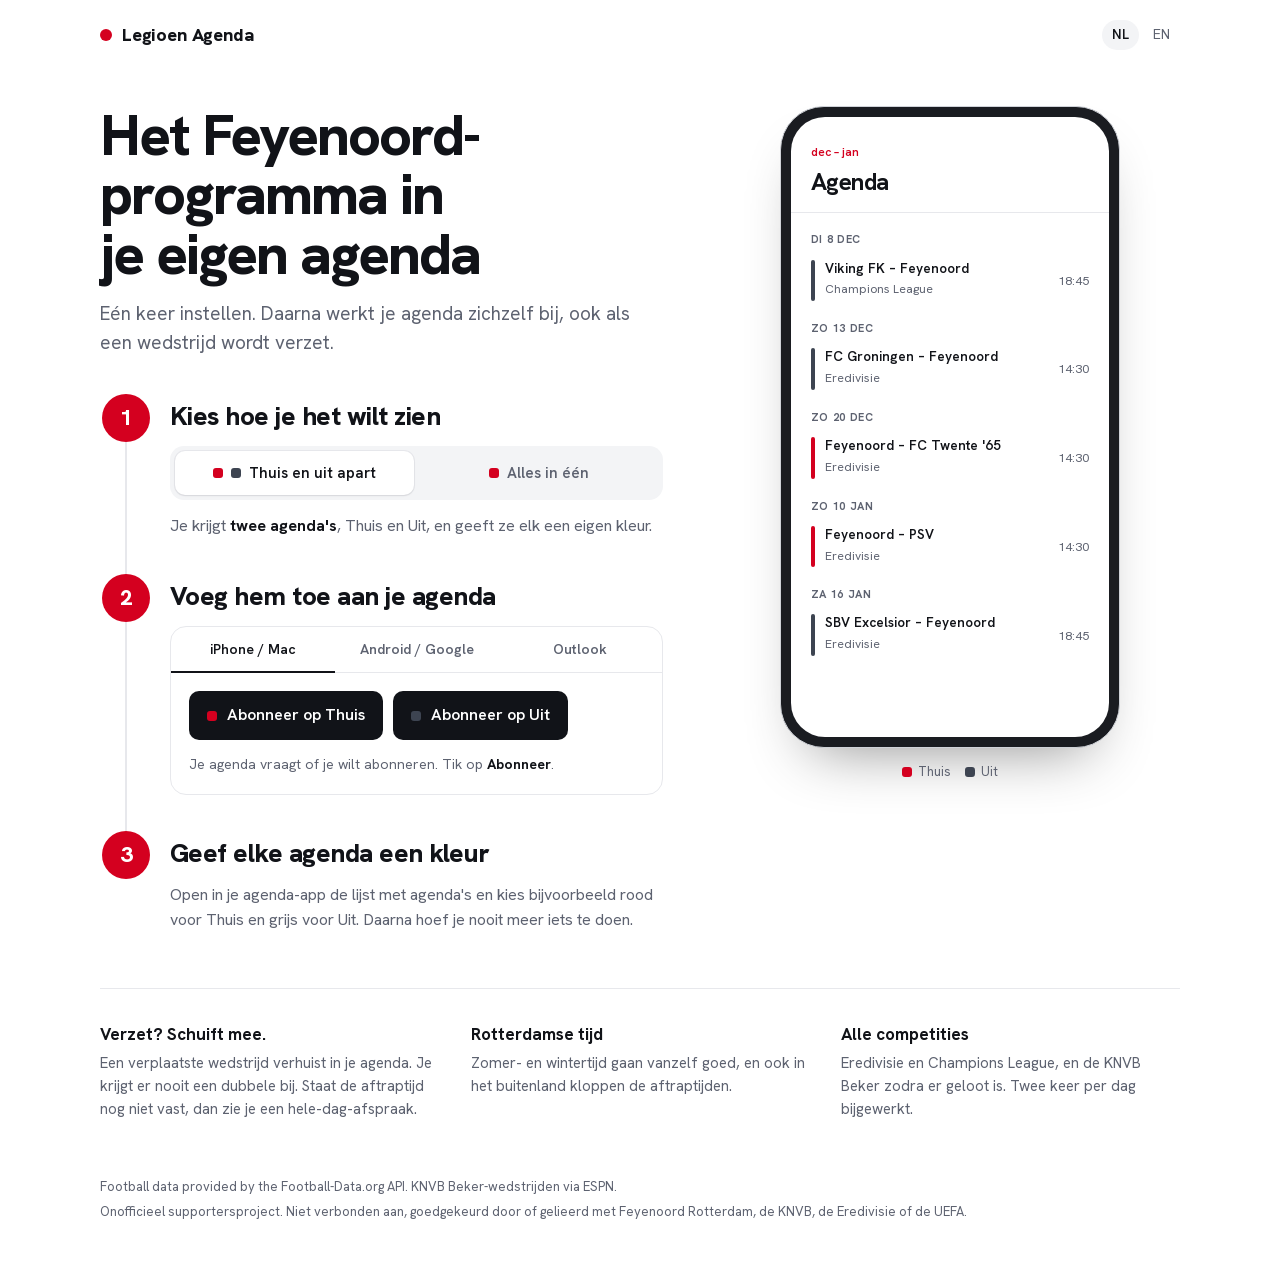
==== index.html @ c9abd43a "chore: refresh Feyenoord fixtures (2026-10-27T11:09Z)" ====
<!DOCTYPE html>
<html lang="nl">
<head>
<meta charset="utf-8">
<meta name="viewport" content="width=device-width, initial-scale=1, viewport-fit=cover">
<title>Feyenoord programma in je agenda — gratis en altijd actueel</title>
<meta name="description" content="Zet het complete programma van Feyenoord gratis in je agenda op iPhone, Android of Outlook. Verzette wedstrijden schuiven vanzelf mee.">
<link rel="canonical" href="https://legioenagenda.nl/">
<meta name="theme-color" content="#d4001f">
<link rel="icon" href="assets/favicon.svg" type="image/svg+xml">
<link rel="apple-touch-icon" href="assets/apple-touch-icon.png">
<meta property="og:type" content="website">
<meta property="og:site_name" content="Legioen Agenda">
<meta property="og:title" content="Feyenoord programma in je agenda — gratis en altijd actueel">
<meta property="og:description" content="Zet het complete programma van Feyenoord gratis in je agenda op iPhone, Android of Outlook. Verzette wedstrijden schuiven vanzelf mee.">
<meta property="og:url" content="https://legioenagenda.nl/">
<meta property="og:locale" content="nl_NL">
<meta property="og:locale:alternate" content="en_GB">
<meta property="og:image" content="https://legioenagenda.nl/assets/og/og-nl.png">
<meta property="og:image:width" content="1200">
<meta property="og:image:height" content="630">
<meta property="og:image:alt" content="Legioen Agenda: het Feyenoord-programma in je eigen agenda">
<meta name="twitter:card" content="summary_large_image">
<script type="application/ld+json">
{
  "@context": "https://schema.org",
  "@type": "WebSite",
  "name": "Legioen Agenda",
  "url": "https://legioenagenda.nl/",
  "inLanguage": "nl",
  "description": "Zet het complete programma van Feyenoord gratis in je agenda op iPhone, Android of Outlook. Verzette wedstrijden schuiven vanzelf mee."
}
</script>
<!-- upcoming-data:start -->
<script type="application/ld+json">
{
  "@context": "https://schema.org",
  "@graph": [
    {
      "@type": "SportsEvent",
      "name": "Feyenoord Rotterdam – Fortuna Sittard",
      "sport": "Football",
      "startDate": "2026-10-31T16:30:00+01:00",
      "eventStatus": "https://schema.org/EventScheduled",
      "homeTeam": {
        "@type": "SportsTeam",
        "name": "Feyenoord Rotterdam"
      },
      "awayTeam": {
        "@type": "SportsTeam",
        "name": "Fortuna Sittard"
      },
      "description": "Eredivisie"
    },
    {
      "@type": "SportsEvent",
      "name": "Feyenoord Rotterdam – FC Internazionale Milano",
      "sport": "Football",
      "startDate": "2026-11-03T21:00:00+01:00",
      "eventStatus": "https://schema.org/EventScheduled",
      "homeTeam": {
        "@type": "SportsTeam",
        "name": "Feyenoord Rotterdam"
      },
      "awayTeam": {
        "@type": "SportsTeam",
        "name": "FC Internazionale Milano"
      },
      "description": "Champions League"
    },
    {
      "@type": "SportsEvent",
      "name": "SC Heerenveen – Feyenoord Rotterdam",
      "sport": "Football",
      "startDate": "2026-11-08T12:15:00+01:00",
      "eventStatus": "https://schema.org/EventScheduled",
      "homeTeam": {
        "@type": "SportsTeam",
        "name": "SC Heerenveen"
      },
      "awayTeam": {
        "@type": "SportsTeam",
        "name": "Feyenoord Rotterdam"
      },
      "description": "Eredivisie"
    },
    {
      "@type": "SportsEvent",
      "name": "Feyenoord Rotterdam – SBV Excelsior",
      "sport": "Football",
      "startDate": "2026-11-21T18:45:00+01:00",
      "eventStatus": "https://schema.org/EventScheduled",
      "homeTeam": {
        "@type": "SportsTeam",
        "name": "Feyenoord Rotterdam"
      },
      "awayTeam": {
        "@type": "SportsTeam",
        "name": "SBV Excelsior"
      },
      "description": "Eredivisie"
    },
    {
      "@type": "SportsEvent",
      "name": "Feyenoord Rotterdam – FC Porto",
      "sport": "Football",
      "startDate": "2026-11-24T21:00:00+01:00",
      "eventStatus": "https://schema.org/EventScheduled",
      "homeTeam": {
        "@type": "SportsTeam",
        "name": "Feyenoord Rotterdam"
      },
      "awayTeam": {
        "@type": "SportsTeam",
        "name": "FC Porto"
      },
      "description": "Champions League"
    }
  ]
}
</script>
<!-- upcoming-data:end -->
<link rel="alternate" hreflang="nl" href="https://legioenagenda.nl/">
<link rel="alternate" hreflang="en" href="https://legioenagenda.nl/en/">
<link rel="alternate" hreflang="x-default" href="https://legioenagenda.nl/">
<link rel="preload" href="assets/fonts/hanken-grotesk-latin.woff2" as="font" type="font/woff2" crossorigin>
<link rel="stylesheet" href="assets/site.css">
</head>
<body data-feed-base="./">
<div class="wrap">
  <div class="top">
    <a class="brand" href="./">Legioen Agenda</a>
    <nav class="lang" aria-label="Taal / Language">
      <span aria-current="true">NL</span>
      <a href="en/" hreflang="en" lang="en">EN</a>
    </nav>
  </div>

  <main class="hero">
    <div>
      <div class="intro">
        <h1>Het Feyenoord-programma in je eigen agenda</h1>
        <p class="lede">Eén keer instellen. Daarna werkt je agenda zichzelf bij, ook als een wedstrijd wordt verzet.</p>
      </div>

      <ol class="steps">
        <li class="step">
          <div class="step-number" aria-hidden="true"></div>
          <div class="step-body">
            <h2>Kies hoe je het wilt zien</h2>
            <div class="choice" role="group" aria-label="Kleuren">
              <button type="button" data-option="two"><i class="swatch home"></i><i class="swatch away"></i>Thuis en uit apart</button>
              <button type="button" data-option="one"><i class="swatch all"></i>Alles in één</button>
            </div>
            <p data-result="two">Je krijgt <strong>twee agenda's</strong>, Thuis en Uit, en geeft ze elk een eigen kleur.</p>
            <p data-result="one" hidden>Je krijgt <strong>één agenda</strong> met elke wedstrijd. Neem er dan niet ook Thuis of Uit bij, anders staat alles dubbel.</p>
          </div>
        </li>

        <li class="step">
          <div class="step-number" aria-hidden="true"></div>
          <div class="step-body">
            <h2>Voeg hem toe aan je agenda</h2>
            <div class="device">
              <div class="tabs" role="tablist" aria-label="Agenda-app">
                <button type="button" role="tab" data-tab="apple">iPhone / Mac</button>
                <button type="button" role="tab" data-tab="google">Android / Google</button>
                <button type="button" role="tab" data-tab="outlook">Outlook</button>
              </div>

              <div class="panel" data-panel="apple">
                <div class="subscribe" data-result="two">
                  <a data-feed="feyenoord-home.ics" href="webcal://legioenagenda.nl/feyenoord-home.ics"><i class="swatch home"></i>Abonneer op Thuis</a>
                  <a data-feed="feyenoord-away.ics" href="webcal://legioenagenda.nl/feyenoord-away.ics"><i class="swatch away"></i>Abonneer op Uit</a>
                </div>
                <div class="subscribe" data-result="one" hidden>
                  <a data-feed="feyenoord-all.ics" href="webcal://legioenagenda.nl/feyenoord-all.ics"><i class="swatch all"></i>Abonneer op Alles</a>
                </div>
                <p class="note">Je agenda vraagt of je wilt abonneren. Tik op <strong>Abonneer</strong>.</p>
              </div>

              <div class="panel" data-panel="google" hidden>
                <ol>
                  <li>Kopieer de link hieronder.</li>
                  <li>Open <strong>calendar.google.com</strong> op een computer. In de app op je telefoon kan dit niet.</li>
                  <li>Kies <strong>Andere agenda's → + → Via URL</strong> en plak de link.</li>
                </ol>
                <div class="copy" data-result="two">
                  <span class="copy-name"><i class="swatch home"></i>Thuis</span><code data-feed="feyenoord-home.ics">https://legioenagenda.nl/feyenoord-home.ics</code><button type="button" data-feed="feyenoord-home.ics" data-copy="https://legioenagenda.nl/feyenoord-home.ics">Kopieer</button>
                  <span class="copy-name"><i class="swatch away"></i>Uit</span><code data-feed="feyenoord-away.ics">https://legioenagenda.nl/feyenoord-away.ics</code><button type="button" data-feed="feyenoord-away.ics" data-copy="https://legioenagenda.nl/feyenoord-away.ics">Kopieer</button>
                </div>
                <div class="copy" data-result="one" hidden>
                  <span class="copy-name"><i class="swatch all"></i>Alles</span><code data-feed="feyenoord-all.ics">https://legioenagenda.nl/feyenoord-all.ics</code><button type="button" data-feed="feyenoord-all.ics" data-copy="https://legioenagenda.nl/feyenoord-all.ics">Kopieer</button>
                </div>
                <p class="note">Google ververst om de 8 tot 24 uur. Daarna staat alles ook op je Android-telefoon.</p>
              </div>

              <div class="panel" data-panel="outlook" hidden>
                <ol>
                  <li>Kopieer de link hieronder.</li>
                  <li>Kies <strong>Agenda toevoegen → Abonneren via internet</strong>.</li>
                  <li>Plak de link, geef hem een naam en klik op <strong>Importeren</strong>.</li>
                </ol>
                <div class="copy" data-result="two">
                  <span class="copy-name"><i class="swatch home"></i>Thuis</span><code data-feed="feyenoord-home.ics">https://legioenagenda.nl/feyenoord-home.ics</code><button type="button" data-feed="feyenoord-home.ics" data-copy="https://legioenagenda.nl/feyenoord-home.ics">Kopieer</button>
                  <span class="copy-name"><i class="swatch away"></i>Uit</span><code data-feed="feyenoord-away.ics">https://legioenagenda.nl/feyenoord-away.ics</code><button type="button" data-feed="feyenoord-away.ics" data-copy="https://legioenagenda.nl/feyenoord-away.ics">Kopieer</button>
                </div>
                <div class="copy" data-result="one" hidden>
                  <span class="copy-name"><i class="swatch all"></i>Alles</span><code data-feed="feyenoord-all.ics">https://legioenagenda.nl/feyenoord-all.ics</code><button type="button" data-feed="feyenoord-all.ics" data-copy="https://legioenagenda.nl/feyenoord-all.ics">Kopieer</button>
                </div>
              </div>
            </div>
          </div>
        </li>

        <li class="step">
          <div class="step-number" aria-hidden="true"></div>
          <div class="step-body">
            <h2 data-result="two">Geef elke agenda een kleur</h2>
            <p data-result="two">Open in je agenda-app de lijst met agenda's en kies bijvoorbeeld rood voor Thuis en grijs voor Uit. Daarna hoef je nooit meer iets te doen.</p>
            <h2 data-result="one" hidden>Klaar</h2>
            <p data-result="one" hidden>Je hoeft nooit meer iets te doen. Nieuwe en verzette wedstrijden komen er vanzelf in.</p>
          </div>
        </li>
      </ol>
    </div>

    <aside class="preview" aria-label="Voorbeeld van je agenda">
      <div class="phone" data-view="two">
        <div class="screen">
          <div class="screen-head"><small data-range><!-- upcoming-range:start -->okt – nov<!-- upcoming-range:end --></small><strong>Agenda</strong></div>
          <div class="events" data-events><!-- upcoming:start -->
            <div class="day">za 31 okt</div>
            <div class="event home"><i class="bar"></i><div><b>Feyenoord – Fortuna Sittard</b><span>Eredivisie</span></div><time>16:30</time></div>
            <div class="day">di 3 nov</div>
            <div class="event home"><i class="bar"></i><div><b>Feyenoord – FC Internazionale Milano</b><span>Champions League</span></div><time>21:00</time></div>
            <div class="day">zo 8 nov</div>
            <div class="event away"><i class="bar"></i><div><b>SC Heerenveen – Feyenoord</b><span>Eredivisie</span></div><time>12:15</time></div>
            <div class="day">za 21 nov</div>
            <div class="event home"><i class="bar"></i><div><b>Feyenoord – SBV Excelsior</b><span>Eredivisie</span></div><time>18:45</time></div>
            <div class="day">di 24 nov</div>
            <div class="event home"><i class="bar"></i><div><b>Feyenoord – FC Porto</b><span>Champions League</span></div><time>21:00</time></div>
          <!-- upcoming:end --></div>
        </div>
      </div>
      <div class="legend" data-result="two"><span><i class="swatch home"></i>Thuis</span><span><i class="swatch away"></i>Uit</span></div>
      <div class="legend" data-result="one" hidden><span><i class="swatch all"></i>Alle wedstrijden</span></div>
    </aside>
  </main>

  <section class="facts" aria-label="Goed om te weten">
    <div><h3>Verzet? Schuift mee.</h3><p>Een verplaatste wedstrijd verhuist in je agenda. Je krijgt er nooit een dubbele bij. Staat de aftraptijd nog niet vast, dan zie je een hele-dag-afspraak.</p></div>
    <div><h3>Rotterdamse tijd</h3><p>Zomer- en wintertijd gaan vanzelf goed, en ook in het buitenland kloppen de aftraptijden.</p></div>
    <div><h3>Alle competities</h3><p>Eredivisie en Champions League, en de KNVB Beker zodra er geloot is. Twee keer per dag bijgewerkt.</p></div>
  </section>

  <footer>
    <p>Football data provided by the Football-Data.org API. KNVB Beker-wedstrijden via ESPN.</p>
    <p>Onofficieel supportersproject. Niet verbonden aan, goedgekeurd door of gelieerd met Feyenoord Rotterdam, de KNVB, de Eredivisie of de UEFA.</p>
  </footer>
</div>
<script src="assets/site.js"></script>
</body>
</html>
---- assets/site.css ----
/* Landing page. Split layout: numbered steps on the left, a phone on the right
   that previews the calendar in whichever colour scheme the visitor picks. */

@font-face {
  font-family: "Hanken Grotesk";
  font-style: normal;
  font-weight: 400 800;
  font-display: swap;
  src: url("fonts/hanken-grotesk-latin.woff2") format("woff2");
}

:root {
  --bg: #ffffff;
  --surface: #ffffff;
  --sunk: #f3f4f6;
  --fg: #111318;
  --muted: #5d6270;
  --line: #e7e8ec;
  --line-strong: #cfd2d8;
  --home: #d4001f;
  --away: #3d4451;
  --action: #111318;
  --on-action: #ffffff;
  --step: #d4001f;
  --on-step: #ffffff;
  --body: "Hanken Grotesk", "Helvetica Neue", Arial, sans-serif;
  color-scheme: light;
}

@media (prefers-color-scheme: dark) {
  :root {
    --bg: #0f1013;
    --surface: #16181d;
    --sunk: #1d2026;
    --fg: #f1f2f4;
    --muted: #9a9fab;
    --line: #262931;
    --line-strong: #3a3e48;
    --home: #ff3b52;
    --away: #8f97a6;
    --action: #f1f2f4;
    --on-action: #0f1013;
    --step: #e8112f;
    color-scheme: dark;
  }
}

* { box-sizing: border-box; }
html, body { background: var(--bg); }
body { margin: 0; color: var(--fg); font: 16px/1.55 var(--body); -webkit-font-smoothing: antialiased; }
a { color: inherit; }
:focus-visible { outline: 2px solid var(--home); outline-offset: 3px; border-radius: 4px; }
h1, h2, h3 { text-wrap: balance; overflow-wrap: break-word; hyphens: auto; }
[hidden] { display: none !important; }

.wrap {
  max-width: 1120px;
  margin: 0 auto;
  padding: 20px max(20px, env(safe-area-inset-right)) 48px max(20px, env(safe-area-inset-left));
  display: grid;
  gap: 56px;
}

/* Top bar */
.top { display: flex; justify-content: space-between; align-items: center; gap: 12px; }
.brand { font-weight: 800; font-size: 18px; letter-spacing: -.01em; display: flex; align-items: center; gap: 10px; text-decoration: none; }
.brand::before { content: ""; width: 12px; height: 12px; border-radius: 50%; background: var(--home); }
.lang { display: flex; gap: 4px; font-size: 14px; }
.lang a, .lang span { padding: 4px 10px; border-radius: 999px; text-decoration: none; color: var(--muted); }
.lang [aria-current] { background: var(--sunk); color: var(--fg); font-weight: 600; }

/* Hero: steps left, phone right */
.hero { display: grid; grid-template-columns: minmax(0, 1.1fr) minmax(0, .9fr); gap: 56px; align-items: start; }
.intro { display: grid; gap: 14px; margin-bottom: 36px; }
h1 { font-size: clamp(36px, 5.4vw, 58px); line-height: 1.03; letter-spacing: -.035em; font-weight: 800; margin: 0; }
.lede { margin: 0; font-size: 19px; color: var(--muted); max-width: 30em; }

/* Numbered steps */
.steps { list-style: none; margin: 0; padding: 0; display: grid; gap: 0; counter-reset: step; }
.step { display: grid; grid-template-columns: 52px minmax(0, 1fr); column-gap: 18px; counter-increment: step; }
.step-number { position: relative; display: flex; justify-content: center; }
.step-number::before {
  content: counter(step);
  width: 48px; height: 48px; border-radius: 50%;
  display: grid; place-items: center;
  background: var(--step); color: var(--on-step);
  font-size: 22px; font-weight: 800;
  position: relative; z-index: 1;
}
.step-number::after { content: ""; position: absolute; top: 48px; bottom: 0; width: 2px; background: var(--line); }
.step:last-child .step-number::after { display: none; }
.step-body { padding: 8px 0 36px; display: grid; gap: 14px; min-width: 0; }
.step:last-child .step-body { padding-bottom: 0; }
.step h2 { margin: 0; font-size: 26px; line-height: 1.15; letter-spacing: -.02em; font-weight: 800; }
.step p { margin: 0; color: var(--muted); }
.step p strong { color: var(--fg); }

/* Step 1: segmented choice */
.choice { display: grid; grid-template-columns: 1fr 1fr; gap: 6px; padding: 5px; background: var(--sunk); border-radius: 14px; }
.choice button {
  font: 600 15px var(--body); color: var(--muted); background: transparent; border: 0; border-radius: 10px;
  padding: 12px 10px; cursor: pointer; display: flex; justify-content: center; align-items: center; gap: 8px;
}
.choice button[aria-pressed="true"] { background: var(--surface); color: var(--fg); box-shadow: 0 1px 2px rgba(0,0,0,.08), 0 0 0 1px var(--line); }

.swatch { display: inline-block; width: 10px; height: 10px; border-radius: 3px; flex: none; }
.swatch.home, .swatch.all { background: var(--home); }
.swatch.away { background: var(--away); }

/* Step 2: device tabs */
.device { border: 1px solid var(--line); border-radius: 16px; overflow: hidden; background: var(--surface); }
.tabs { display: flex; border-bottom: 1px solid var(--line); }
.tabs button {
  flex: 1; font: 600 14px var(--body); color: var(--muted); background: transparent; border: 0;
  border-bottom: 2px solid transparent; margin-bottom: -1px; padding: 13px 8px; cursor: pointer;
}
.tabs button[aria-selected="true"] { color: var(--fg); border-bottom-color: var(--fg); }
.panel { padding: 18px; display: grid; gap: 14px; }
.panel ol { margin: 0; padding-left: 1.3em; display: grid; gap: 6px; }
.note { margin: 0; font-size: 14px; color: var(--muted); }

.subscribe { display: flex; flex-wrap: wrap; gap: 10px; }
.subscribe a {
  display: inline-flex; align-items: center; gap: 10px; font-weight: 600; text-decoration: none;
  color: var(--on-action); background: var(--action); border-radius: 10px; padding: 12px 18px;
}
.subscribe a:hover { filter: brightness(1.12); }

.copy { display: grid; grid-template-columns: auto minmax(0, 1fr) auto; gap: 8px 12px; align-items: center; }
.copy-name { display: inline-flex; align-items: center; gap: 8px; font-weight: 600; }
.copy code {
  font: 12.5px/1.4 ui-monospace, "SF Mono", Menlo, monospace; color: var(--muted); background: var(--sunk);
  border-radius: 6px; padding: 7px 9px; overflow-x: auto; white-space: nowrap;
}
.copy button {
  font: 600 13px var(--body); color: var(--fg); background: transparent; border: 1px solid var(--line-strong);
  border-radius: 8px; padding: 6px 12px; cursor: pointer;
}
.copy button:hover { border-color: var(--fg); }

/* Phone preview */
.preview { position: sticky; top: 24px; display: grid; gap: 14px; justify-items: center; }
.phone {
  width: min(100%, 340px); aspect-ratio: 9 / 17; border-radius: 44px; padding: 10px;
  background: #1a1c21; border: 1px solid var(--line-strong); box-shadow: 0 30px 60px -30px rgba(0,0,0,.45);
}
.screen { height: 100%; border-radius: 34px; background: var(--surface); overflow: hidden; display: grid; grid-template-rows: auto 1fr; }
.screen-head { padding: 26px 20px 12px; display: grid; gap: 2px; border-bottom: 1px solid var(--line); }
.screen-head small { font-size: 12px; color: var(--home); font-weight: 600; }
.screen-head strong { font-size: 24px; letter-spacing: -.02em; }
.events { padding: 8px 14px; display: grid; gap: 2px; align-content: start; overflow: hidden; }
.day { font-size: 11px; font-weight: 700; letter-spacing: .06em; text-transform: uppercase; color: var(--muted); padding: 10px 6px 2px; }
.event { display: grid; grid-template-columns: 4px minmax(0, 1fr) auto; gap: 10px; align-items: center; padding: 7px 6px; }
.event .bar { align-self: stretch; border-radius: 2px; background: var(--home); }
.event.away .bar { background: var(--away); }
[data-view="one"] .event .bar { background: var(--home); }
.event b { font-size: 13.5px; font-weight: 600; display: block; line-height: 1.25; overflow: hidden; text-overflow: ellipsis; white-space: nowrap; }
.event span { font-size: 12px; color: var(--muted); }
.event time { font-size: 12.5px; color: var(--muted); font-variant-numeric: tabular-nums; }
.event.cancelled b { text-decoration: line-through; color: var(--muted); }
.events .note { padding: 12px 6px; }
.placeholder { height: 40px; margin: 6px; border-radius: 8px; background: var(--sunk); }
.legend { display: flex; gap: 14px; font-size: 13px; color: var(--muted); }
.legend span { display: inline-flex; gap: 6px; align-items: center; }

/* Facts */
.facts { display: grid; grid-template-columns: repeat(3, minmax(0, 1fr)); gap: 32px; padding-top: 32px; border-top: 1px solid var(--line); }
.facts h3 { margin: 0 0 4px; font-size: 17px; }
.facts p { margin: 0; color: var(--muted); font-size: 15px; }

footer { display: grid; gap: 4px; font-size: 13px; color: var(--muted); }
footer p { margin: 0; max-width: 70em; }

@media (max-width: 860px) {
  .hero { grid-template-columns: 1fr; gap: 40px; }
  .preview { position: static; }
  .phone { width: min(100%, 300px); }
  .facts { grid-template-columns: 1fr; gap: 18px; }
}

@media (max-width: 480px) {
  .step { grid-template-columns: 40px minmax(0, 1fr); column-gap: 14px; }
  .step-number::before { width: 40px; height: 40px; font-size: 19px; }
  .step-number::after { top: 40px; }
  .step h2 { font-size: 22px; }
  .choice { grid-template-columns: 1fr; }
}

@media (prefers-reduced-motion: reduce) { * { transition: none !important; } }
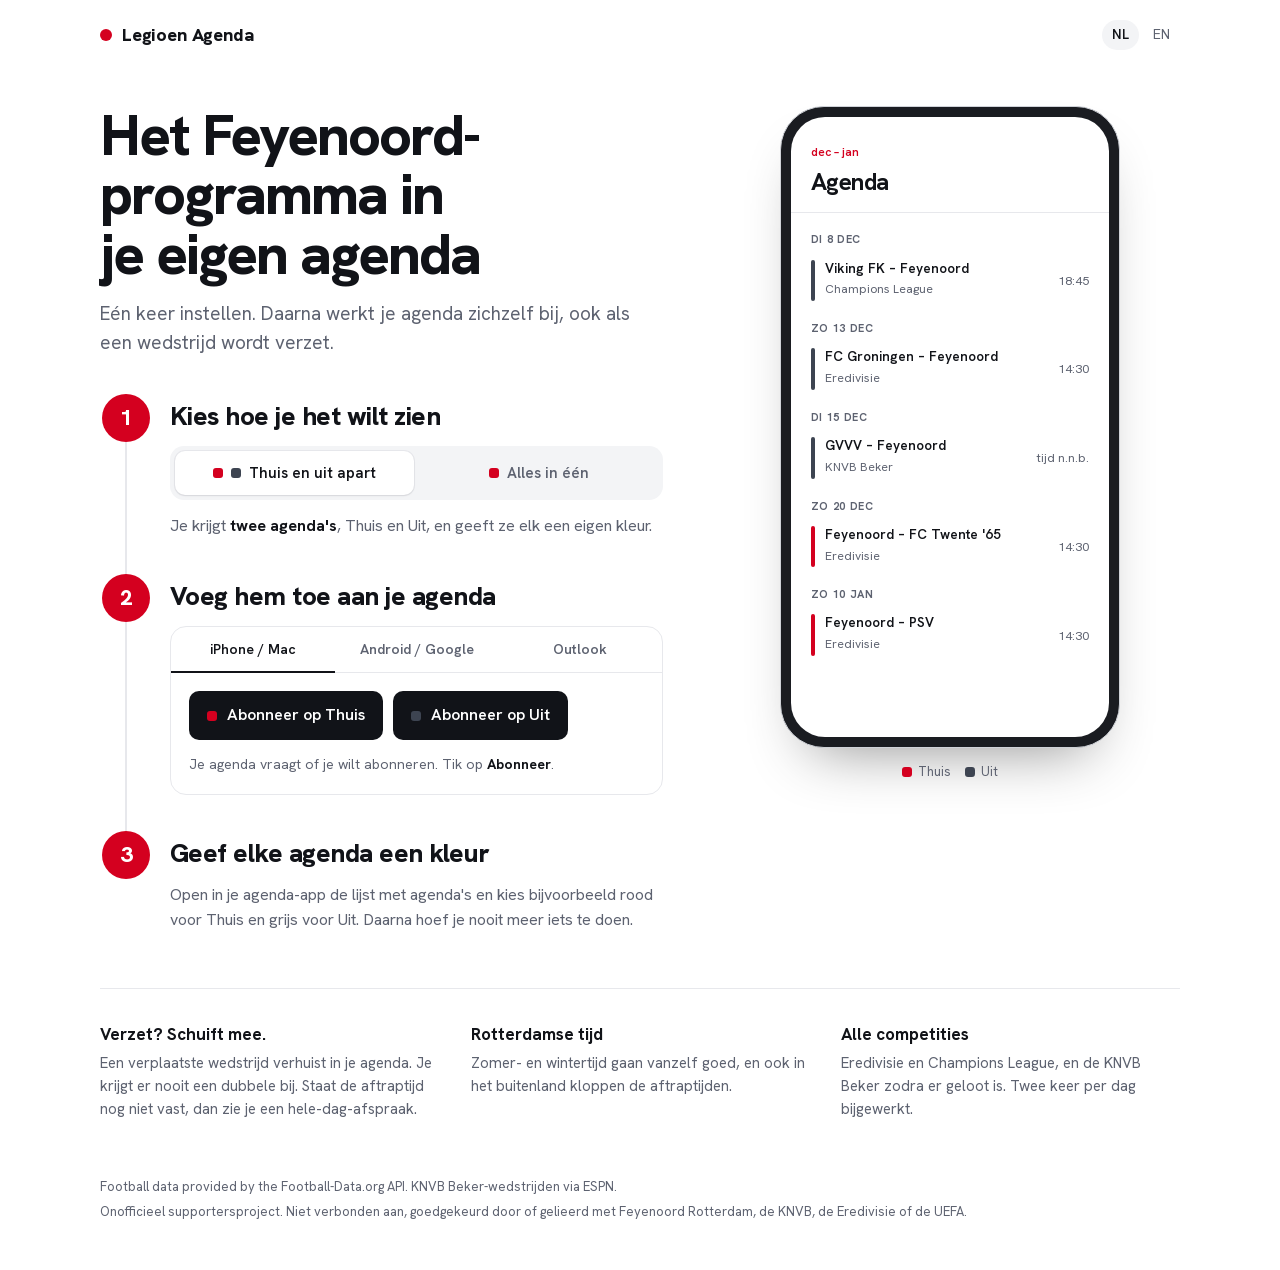
==== commit 87da192e: "chore: refresh Feyenoord fixtures (2026-11-01T11:13Z)" ====
--- a/index.html
+++ b/index.html
@@ -3,6 +3,7 @@
 <head>
 <meta charset="utf-8">
 <meta name="viewport" content="width=device-width, initial-scale=1, viewport-fit=cover">
+<script>document.documentElement.classList.add('js');</script>
 <title>Feyenoord programma in je agenda — gratis en altijd actueel</title>
 <meta name="description" content="Zet het complete programma van Feyenoord gratis in je agenda op iPhone, Android of Outlook. Verzette wedstrijden schuiven vanzelf mee.">
 <link rel="canonical" href="https://legioenagenda.nl/">
@@ -38,83 +39,111 @@
   "@graph": [
     {
       "@type": "SportsEvent",
-      "name": "Feyenoord Rotterdam – Fortuna Sittard",
-      "sport": "Football",
-      "startDate": "2026-10-31T16:30:00+01:00",
-      "eventStatus": "https://schema.org/EventScheduled",
-      "homeTeam": {
-        "@type": "SportsTeam",
-        "name": "Feyenoord Rotterdam"
-      },
-      "awayTeam": {
-        "@type": "SportsTeam",
-        "name": "Fortuna Sittard"
-      },
-      "description": "Eredivisie"
+      "name": "Feyenoord Rotterdam – FC Internazionale Milano",
+      "sport": "Football",
+      "startDate": "2026-11-03T21:00:00+01:00",
+      "eventStatus": "https://schema.org/EventScheduled",
+      "homeTeam": {
+        "@type": "SportsTeam",
+        "name": "Feyenoord Rotterdam"
+      },
+      "awayTeam": {
+        "@type": "SportsTeam",
+        "name": "FC Internazionale Milano"
+      },
+      "description": "Champions League",
+      "location": {
+        "@type": "Place",
+        "name": "Stadion Feijenoord (De Kuip)",
+        "address": {
+          "@type": "PostalAddress",
+          "streetAddress": "Van Zandvlietplein 1",
+          "postalCode": "3077 AA",
+          "addressLocality": "Rotterdam",
+          "addressCountry": "NL"
+        }
+      }
     },
     {
       "@type": "SportsEvent",
-      "name": "Feyenoord Rotterdam – FC Internazionale Milano",
-      "sport": "Football",
-      "startDate": "2026-11-03T21:00:00+01:00",
-      "eventStatus": "https://schema.org/EventScheduled",
-      "homeTeam": {
-        "@type": "SportsTeam",
-        "name": "Feyenoord Rotterdam"
-      },
-      "awayTeam": {
-        "@type": "SportsTeam",
-        "name": "FC Internazionale Milano"
-      },
-      "description": "Champions League"
+      "name": "Feyenoord Rotterdam – SBV Excelsior",
+      "sport": "Football",
+      "startDate": "2026-11-21T18:45:00+01:00",
+      "eventStatus": "https://schema.org/EventScheduled",
+      "homeTeam": {
+        "@type": "SportsTeam",
+        "name": "Feyenoord Rotterdam"
+      },
+      "awayTeam": {
+        "@type": "SportsTeam",
+        "name": "SBV Excelsior"
+      },
+      "description": "Eredivisie",
+      "location": {
+        "@type": "Place",
+        "name": "Stadion Feijenoord (De Kuip)",
+        "address": {
+          "@type": "PostalAddress",
+          "streetAddress": "Van Zandvlietplein 1",
+          "postalCode": "3077 AA",
+          "addressLocality": "Rotterdam",
+          "addressCountry": "NL"
+        }
+      }
     },
     {
       "@type": "SportsEvent",
-      "name": "SC Heerenveen – Feyenoord Rotterdam",
-      "sport": "Football",
-      "startDate": "2026-11-08T12:15:00+01:00",
-      "eventStatus": "https://schema.org/EventScheduled",
-      "homeTeam": {
-        "@type": "SportsTeam",
-        "name": "SC Heerenveen"
-      },
-      "awayTeam": {
-        "@type": "SportsTeam",
-        "name": "Feyenoord Rotterdam"
-      },
-      "description": "Eredivisie"
+      "name": "Feyenoord Rotterdam – FC Porto",
+      "sport": "Football",
+      "startDate": "2026-11-24T21:00:00+01:00",
+      "eventStatus": "https://schema.org/EventScheduled",
+      "homeTeam": {
+        "@type": "SportsTeam",
+        "name": "Feyenoord Rotterdam"
+      },
+      "awayTeam": {
+        "@type": "SportsTeam",
+        "name": "FC Porto"
+      },
+      "description": "Champions League",
+      "location": {
+        "@type": "Place",
+        "name": "Stadion Feijenoord (De Kuip)",
+        "address": {
+          "@type": "PostalAddress",
+          "streetAddress": "Van Zandvlietplein 1",
+          "postalCode": "3077 AA",
+          "addressLocality": "Rotterdam",
+          "addressCountry": "NL"
+        }
+      }
     },
     {
       "@type": "SportsEvent",
-      "name": "Feyenoord Rotterdam – SBV Excelsior",
-      "sport": "Football",
-      "startDate": "2026-11-21T18:45:00+01:00",
-      "eventStatus": "https://schema.org/EventScheduled",
-      "homeTeam": {
-        "@type": "SportsTeam",
-        "name": "Feyenoord Rotterdam"
-      },
-      "awayTeam": {
-        "@type": "SportsTeam",
-        "name": "SBV Excelsior"
-      },
-      "description": "Eredivisie"
-    },
-    {
-      "@type": "SportsEvent",
-      "name": "Feyenoord Rotterdam – FC Porto",
-      "sport": "Football",
-      "startDate": "2026-11-24T21:00:00+01:00",
-      "eventStatus": "https://schema.org/EventScheduled",
-      "homeTeam": {
-        "@type": "SportsTeam",
-        "name": "Feyenoord Rotterdam"
-      },
-      "awayTeam": {
-        "@type": "SportsTeam",
-        "name": "FC Porto"
-      },
-      "description": "Champions League"
+      "name": "Feyenoord Rotterdam – AFC Ajax",
+      "sport": "Football",
+      "startDate": "2026-11-29T14:30:00+01:00",
+      "eventStatus": "https://schema.org/EventScheduled",
+      "homeTeam": {
+        "@type": "SportsTeam",
+        "name": "Feyenoord Rotterdam"
+      },
+      "awayTeam": {
+        "@type": "SportsTeam",
+        "name": "AFC Ajax"
+      },
+      "description": "Eredivisie",
+      "location": {
+        "@type": "Place",
+        "name": "Stadion Feijenoord (De Kuip)",
+        "address": {
+          "@type": "PostalAddress",
+          "streetAddress": "Van Zandvlietplein 1",
+          "postalCode": "3077 AA",
+          "addressLocality": "Rotterdam",
+          "addressCountry": "NL"
+        }
+      }
     }
   ]
 }
@@ -148,12 +177,12 @@
           <div class="step-number" aria-hidden="true"></div>
           <div class="step-body">
             <h2>Kies hoe je het wilt zien</h2>
-            <div class="choice" role="group" aria-label="Kleuren">
+            <div class="choice js-only" role="group" aria-label="Kleuren">
               <button type="button" data-option="two"><i class="swatch home"></i><i class="swatch away"></i>Thuis en uit apart</button>
               <button type="button" data-option="one"><i class="swatch all"></i>Alles in één</button>
             </div>
-            <p data-result="two">Je krijgt <strong>twee agenda's</strong>, Thuis en Uit, en geeft ze elk een eigen kleur.</p>
-            <p data-result="one" hidden>Je krijgt <strong>één agenda</strong> met elke wedstrijd. Neem er dan niet ook Thuis of Uit bij, anders staat alles dubbel.</p>
+            <p data-result="two"><b class="no-js-only">Thuis en uit apart:</b> Je krijgt <strong>twee agenda's</strong>, Thuis en Uit, en geeft ze elk een eigen kleur.</p>
+            <p data-result="one" data-start-hidden><b class="no-js-only">Alles in één:</b> Je krijgt <strong>één agenda</strong> met elke wedstrijd. Neem er dan niet ook Thuis of Uit bij, anders staat alles dubbel.</p>
           </div>
         </li>
 
@@ -162,51 +191,54 @@
           <div class="step-body">
             <h2>Voeg hem toe aan je agenda</h2>
             <div class="device">
-              <div class="tabs" role="tablist" aria-label="Agenda-app">
+              <div class="tabs js-only" role="tablist" aria-label="Agenda-app">
                 <button type="button" role="tab" data-tab="apple">iPhone / Mac</button>
                 <button type="button" role="tab" data-tab="google">Android / Google</button>
                 <button type="button" role="tab" data-tab="outlook">Outlook</button>
               </div>
 
               <div class="panel" data-panel="apple">
+                <h3 class="panel-title no-js-only">iPhone / Mac</h3>
                 <div class="subscribe" data-result="two">
                   <a data-feed="feyenoord-home.ics" href="webcal://legioenagenda.nl/feyenoord-home.ics"><i class="swatch home"></i>Abonneer op Thuis</a>
                   <a data-feed="feyenoord-away.ics" href="webcal://legioenagenda.nl/feyenoord-away.ics"><i class="swatch away"></i>Abonneer op Uit</a>
                 </div>
-                <div class="subscribe" data-result="one" hidden>
+                <div class="subscribe" data-result="one" data-start-hidden>
                   <a data-feed="feyenoord-all.ics" href="webcal://legioenagenda.nl/feyenoord-all.ics"><i class="swatch all"></i>Abonneer op Alles</a>
                 </div>
                 <p class="note">Je agenda vraagt of je wilt abonneren. Tik op <strong>Abonneer</strong>.</p>
               </div>
 
-              <div class="panel" data-panel="google" hidden>
+              <div class="panel" data-panel="google" data-start-hidden>
+                <h3 class="panel-title no-js-only">Android / Google</h3>
                 <ol>
                   <li>Kopieer de link hieronder.</li>
                   <li>Open <strong>calendar.google.com</strong> op een computer. In de app op je telefoon kan dit niet.</li>
                   <li>Kies <strong>Andere agenda's → + → Via URL</strong> en plak de link.</li>
                 </ol>
                 <div class="copy" data-result="two">
-                  <span class="copy-name"><i class="swatch home"></i>Thuis</span><code data-feed="feyenoord-home.ics">https://legioenagenda.nl/feyenoord-home.ics</code><button type="button" data-feed="feyenoord-home.ics" data-copy="https://legioenagenda.nl/feyenoord-home.ics">Kopieer</button>
-                  <span class="copy-name"><i class="swatch away"></i>Uit</span><code data-feed="feyenoord-away.ics">https://legioenagenda.nl/feyenoord-away.ics</code><button type="button" data-feed="feyenoord-away.ics" data-copy="https://legioenagenda.nl/feyenoord-away.ics">Kopieer</button>
-                </div>
-                <div class="copy" data-result="one" hidden>
-                  <span class="copy-name"><i class="swatch all"></i>Alles</span><code data-feed="feyenoord-all.ics">https://legioenagenda.nl/feyenoord-all.ics</code><button type="button" data-feed="feyenoord-all.ics" data-copy="https://legioenagenda.nl/feyenoord-all.ics">Kopieer</button>
+                  <span class="copy-name"><i class="swatch home"></i>Thuis</span><code data-feed="feyenoord-home.ics">https://legioenagenda.nl/feyenoord-home.ics</code><button type="button" class="js-only" data-feed="feyenoord-home.ics" data-copy="https://legioenagenda.nl/feyenoord-home.ics">Kopieer</button>
+                  <span class="copy-name"><i class="swatch away"></i>Uit</span><code data-feed="feyenoord-away.ics">https://legioenagenda.nl/feyenoord-away.ics</code><button type="button" class="js-only" data-feed="feyenoord-away.ics" data-copy="https://legioenagenda.nl/feyenoord-away.ics">Kopieer</button>
+                </div>
+                <div class="copy" data-result="one" data-start-hidden>
+                  <span class="copy-name"><i class="swatch all"></i>Alles</span><code data-feed="feyenoord-all.ics">https://legioenagenda.nl/feyenoord-all.ics</code><button type="button" class="js-only" data-feed="feyenoord-all.ics" data-copy="https://legioenagenda.nl/feyenoord-all.ics">Kopieer</button>
                 </div>
                 <p class="note">Google ververst om de 8 tot 24 uur. Daarna staat alles ook op je Android-telefoon.</p>
               </div>
 
-              <div class="panel" data-panel="outlook" hidden>
+              <div class="panel" data-panel="outlook" data-start-hidden>
+                <h3 class="panel-title no-js-only">Outlook</h3>
                 <ol>
                   <li>Kopieer de link hieronder.</li>
                   <li>Kies <strong>Agenda toevoegen → Abonneren via internet</strong>.</li>
                   <li>Plak de link, geef hem een naam en klik op <strong>Importeren</strong>.</li>
                 </ol>
                 <div class="copy" data-result="two">
-                  <span class="copy-name"><i class="swatch home"></i>Thuis</span><code data-feed="feyenoord-home.ics">https://legioenagenda.nl/feyenoord-home.ics</code><button type="button" data-feed="feyenoord-home.ics" data-copy="https://legioenagenda.nl/feyenoord-home.ics">Kopieer</button>
-                  <span class="copy-name"><i class="swatch away"></i>Uit</span><code data-feed="feyenoord-away.ics">https://legioenagenda.nl/feyenoord-away.ics</code><button type="button" data-feed="feyenoord-away.ics" data-copy="https://legioenagenda.nl/feyenoord-away.ics">Kopieer</button>
-                </div>
-                <div class="copy" data-result="one" hidden>
-                  <span class="copy-name"><i class="swatch all"></i>Alles</span><code data-feed="feyenoord-all.ics">https://legioenagenda.nl/feyenoord-all.ics</code><button type="button" data-feed="feyenoord-all.ics" data-copy="https://legioenagenda.nl/feyenoord-all.ics">Kopieer</button>
+                  <span class="copy-name"><i class="swatch home"></i>Thuis</span><code data-feed="feyenoord-home.ics">https://legioenagenda.nl/feyenoord-home.ics</code><button type="button" class="js-only" data-feed="feyenoord-home.ics" data-copy="https://legioenagenda.nl/feyenoord-home.ics">Kopieer</button>
+                  <span class="copy-name"><i class="swatch away"></i>Uit</span><code data-feed="feyenoord-away.ics">https://legioenagenda.nl/feyenoord-away.ics</code><button type="button" class="js-only" data-feed="feyenoord-away.ics" data-copy="https://legioenagenda.nl/feyenoord-away.ics">Kopieer</button>
+                </div>
+                <div class="copy" data-result="one" data-start-hidden>
+                  <span class="copy-name"><i class="swatch all"></i>Alles</span><code data-feed="feyenoord-all.ics">https://legioenagenda.nl/feyenoord-all.ics</code><button type="button" class="js-only" data-feed="feyenoord-all.ics" data-copy="https://legioenagenda.nl/feyenoord-all.ics">Kopieer</button>
                 </div>
               </div>
             </div>
@@ -218,8 +250,8 @@
           <div class="step-body">
             <h2 data-result="two">Geef elke agenda een kleur</h2>
             <p data-result="two">Open in je agenda-app de lijst met agenda's en kies bijvoorbeeld rood voor Thuis en grijs voor Uit. Daarna hoef je nooit meer iets te doen.</p>
-            <h2 data-result="one" hidden>Klaar</h2>
-            <p data-result="one" hidden>Je hoeft nooit meer iets te doen. Nieuwe en verzette wedstrijden komen er vanzelf in.</p>
+            <h2 class="js-only" data-result="one" data-start-hidden>Klaar</h2>
+            <p class="js-only" data-result="one" data-start-hidden>Je hoeft nooit meer iets te doen. Nieuwe en verzette wedstrijden komen er vanzelf in.</p>
           </div>
         </li>
       </ol>
@@ -228,10 +260,8 @@
     <aside class="preview" aria-label="Voorbeeld van je agenda">
       <div class="phone" data-view="two">
         <div class="screen">
-          <div class="screen-head"><small data-range><!-- upcoming-range:start -->okt – nov<!-- upcoming-range:end --></small><strong>Agenda</strong></div>
+          <div class="screen-head"><small data-range><!-- upcoming-range:start -->nov<!-- upcoming-range:end --></small><strong>Agenda</strong></div>
           <div class="events" data-events><!-- upcoming:start -->
-            <div class="day">za 31 okt</div>
-            <div class="event home"><i class="bar"></i><div><b>Feyenoord – Fortuna Sittard</b><span>Eredivisie</span></div><time>16:30</time></div>
             <div class="day">di 3 nov</div>
             <div class="event home"><i class="bar"></i><div><b>Feyenoord – FC Internazionale Milano</b><span>Champions League</span></div><time>21:00</time></div>
             <div class="day">zo 8 nov</div>
@@ -240,11 +270,13 @@
             <div class="event home"><i class="bar"></i><div><b>Feyenoord – SBV Excelsior</b><span>Eredivisie</span></div><time>18:45</time></div>
             <div class="day">di 24 nov</div>
             <div class="event home"><i class="bar"></i><div><b>Feyenoord – FC Porto</b><span>Champions League</span></div><time>21:00</time></div>
+            <div class="day">zo 29 nov</div>
+            <div class="event home"><i class="bar"></i><div><b>Feyenoord – AFC Ajax</b><span>Eredivisie</span></div><time>14:30</time></div>
           <!-- upcoming:end --></div>
         </div>
       </div>
       <div class="legend" data-result="two"><span><i class="swatch home"></i>Thuis</span><span><i class="swatch away"></i>Uit</span></div>
-      <div class="legend" data-result="one" hidden><span><i class="swatch all"></i>Alle wedstrijden</span></div>
+      <div class="legend js-only" data-result="one" data-start-hidden><span><i class="swatch all"></i>Alle wedstrijden</span></div>
     </aside>
   </main>
 
--- a/assets/site.css
+++ b/assets/site.css
@@ -53,6 +53,11 @@
 h1, h2, h3 { text-wrap: balance; overflow-wrap: break-word; hyphens: auto; }
 [hidden] { display: none !important; }
 
+/* Without JavaScript every option shows at once and the controls that need a
+   script are left out. The inline script in <head> sets .js before first paint. */
+.js .no-js-only, .js [data-start-hidden] { display: none; }
+html:not(.js) .js-only { display: none !important; }
+
 .wrap {
   max-width: 1120px;
   margin: 0 auto;
@@ -117,6 +122,8 @@
 .tabs button[aria-selected="true"] { color: var(--fg); border-bottom-color: var(--fg); }
 .panel { padding: 18px; display: grid; gap: 14px; }
 .panel ol { margin: 0; padding-left: 1.3em; display: grid; gap: 6px; }
+.panel-title { margin: 0; font-size: 16px; }
+html:not(.js) .panel + .panel { border-top: 1px solid var(--line); }
 .note { margin: 0; font-size: 14px; color: var(--muted); }
 
 .subscribe { display: flex; flex-wrap: wrap; gap: 10px; }
@@ -137,6 +144,10 @@
   border-radius: 8px; padding: 6px 12px; cursor: pointer;
 }
 .copy button:hover { border-color: var(--fg); }
+/* No copy button without JavaScript: show the whole link, selected in one tap. */
+/* A fixed name column lines up the separate Thuis/Uit and Alles blocks. */
+html:not(.js) .copy { grid-template-columns: 5.5em minmax(0, 1fr); }
+html:not(.js) .copy code { white-space: normal; overflow-wrap: anywhere; user-select: all; -webkit-user-select: all; }
 
 /* Phone preview */
 .preview { position: sticky; top: 24px; display: grid; gap: 14px; justify-items: center; }
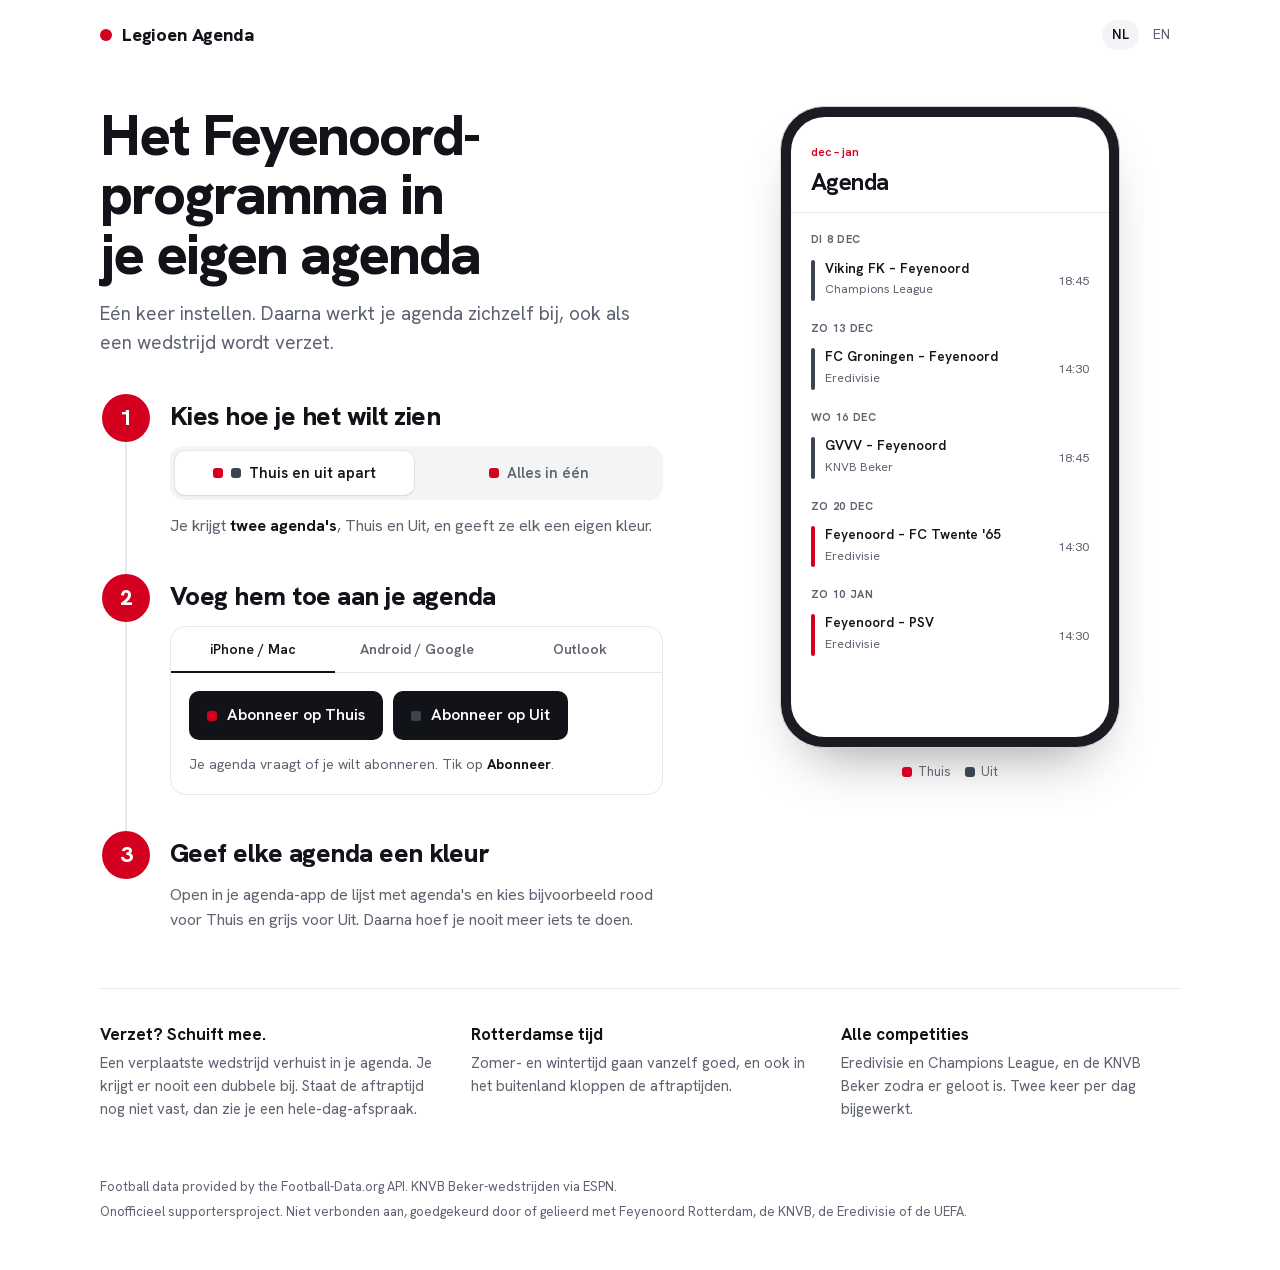
==== commit 2347271e: "chore: refresh Feyenoord fixtures (2026-11-09T12:46Z)" ====
--- a/index.html
+++ b/index.html
@@ -39,33 +39,6 @@
   "@graph": [
     {
       "@type": "SportsEvent",
-      "name": "Feyenoord Rotterdam – FC Internazionale Milano",
-      "sport": "Football",
-      "startDate": "2026-11-03T21:00:00+01:00",
-      "eventStatus": "https://schema.org/EventScheduled",
-      "homeTeam": {
-        "@type": "SportsTeam",
-        "name": "Feyenoord Rotterdam"
-      },
-      "awayTeam": {
-        "@type": "SportsTeam",
-        "name": "FC Internazionale Milano"
-      },
-      "description": "Champions League",
-      "location": {
-        "@type": "Place",
-        "name": "Stadion Feijenoord (De Kuip)",
-        "address": {
-          "@type": "PostalAddress",
-          "streetAddress": "Van Zandvlietplein 1",
-          "postalCode": "3077 AA",
-          "addressLocality": "Rotterdam",
-          "addressCountry": "NL"
-        }
-      }
-    },
-    {
-      "@type": "SportsEvent",
       "name": "Feyenoord Rotterdam – SBV Excelsior",
       "sport": "Football",
       "startDate": "2026-11-21T18:45:00+01:00",
@@ -260,18 +233,18 @@
     <aside class="preview" aria-label="Voorbeeld van je agenda">
       <div class="phone" data-view="two">
         <div class="screen">
-          <div class="screen-head"><small data-range><!-- upcoming-range:start -->nov<!-- upcoming-range:end --></small><strong>Agenda</strong></div>
+          <div class="screen-head"><small data-range><!-- upcoming-range:start -->nov – dec<!-- upcoming-range:end --></small><strong>Agenda</strong></div>
           <div class="events" data-events><!-- upcoming:start -->
-            <div class="day">di 3 nov</div>
-            <div class="event home"><i class="bar"></i><div><b>Feyenoord – FC Internazionale Milano</b><span>Champions League</span></div><time>21:00</time></div>
-            <div class="day">zo 8 nov</div>
-            <div class="event away"><i class="bar"></i><div><b>SC Heerenveen – Feyenoord</b><span>Eredivisie</span></div><time>12:15</time></div>
             <div class="day">za 21 nov</div>
             <div class="event home"><i class="bar"></i><div><b>Feyenoord – SBV Excelsior</b><span>Eredivisie</span></div><time>18:45</time></div>
             <div class="day">di 24 nov</div>
             <div class="event home"><i class="bar"></i><div><b>Feyenoord – FC Porto</b><span>Champions League</span></div><time>21:00</time></div>
             <div class="day">zo 29 nov</div>
             <div class="event home"><i class="bar"></i><div><b>Feyenoord – AFC Ajax</b><span>Eredivisie</span></div><time>14:30</time></div>
+            <div class="day">za 5 dec</div>
+            <div class="event away"><i class="bar"></i><div><b>Willem II Tilburg – Feyenoord</b><span>Eredivisie</span></div><time>16:30</time></div>
+            <div class="day">di 8 dec</div>
+            <div class="event away"><i class="bar"></i><div><b>Viking FK – Feyenoord</b><span>Champions League</span></div><time>18:45</time></div>
           <!-- upcoming:end --></div>
         </div>
       </div>
